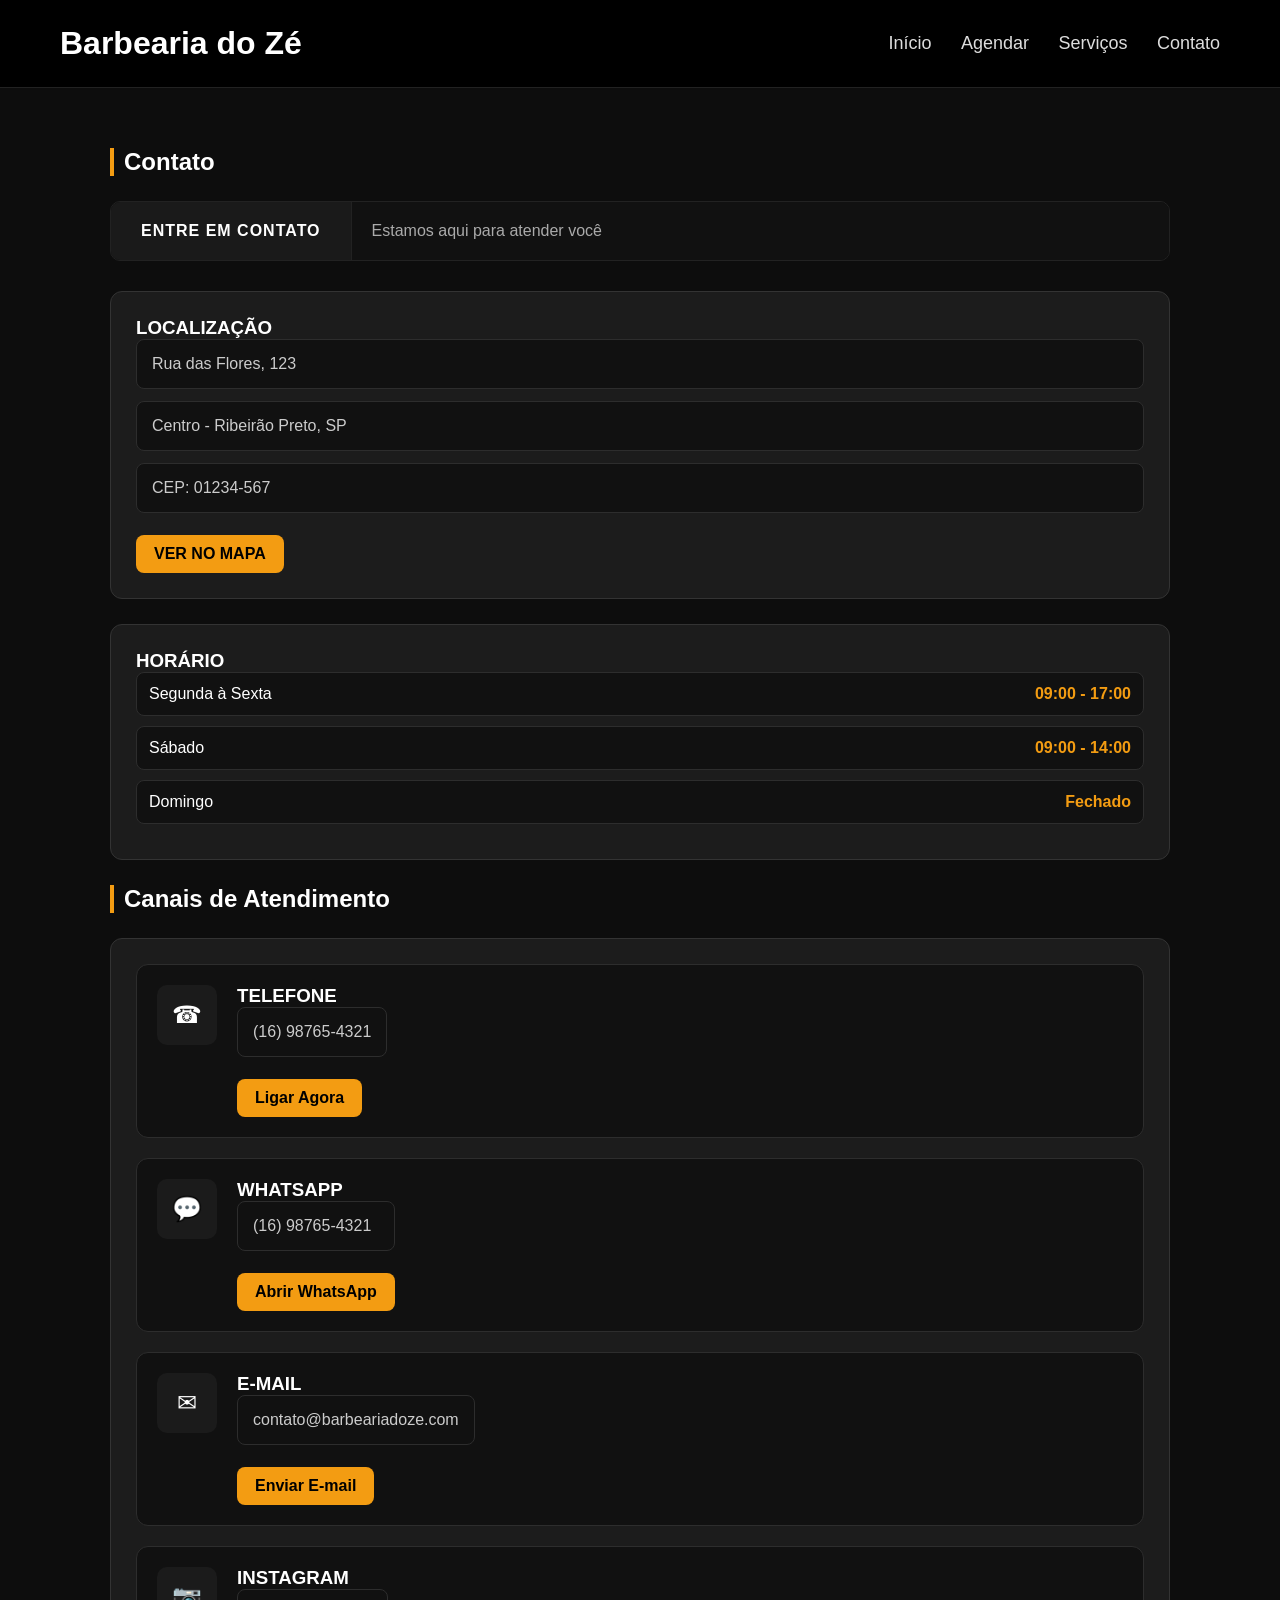
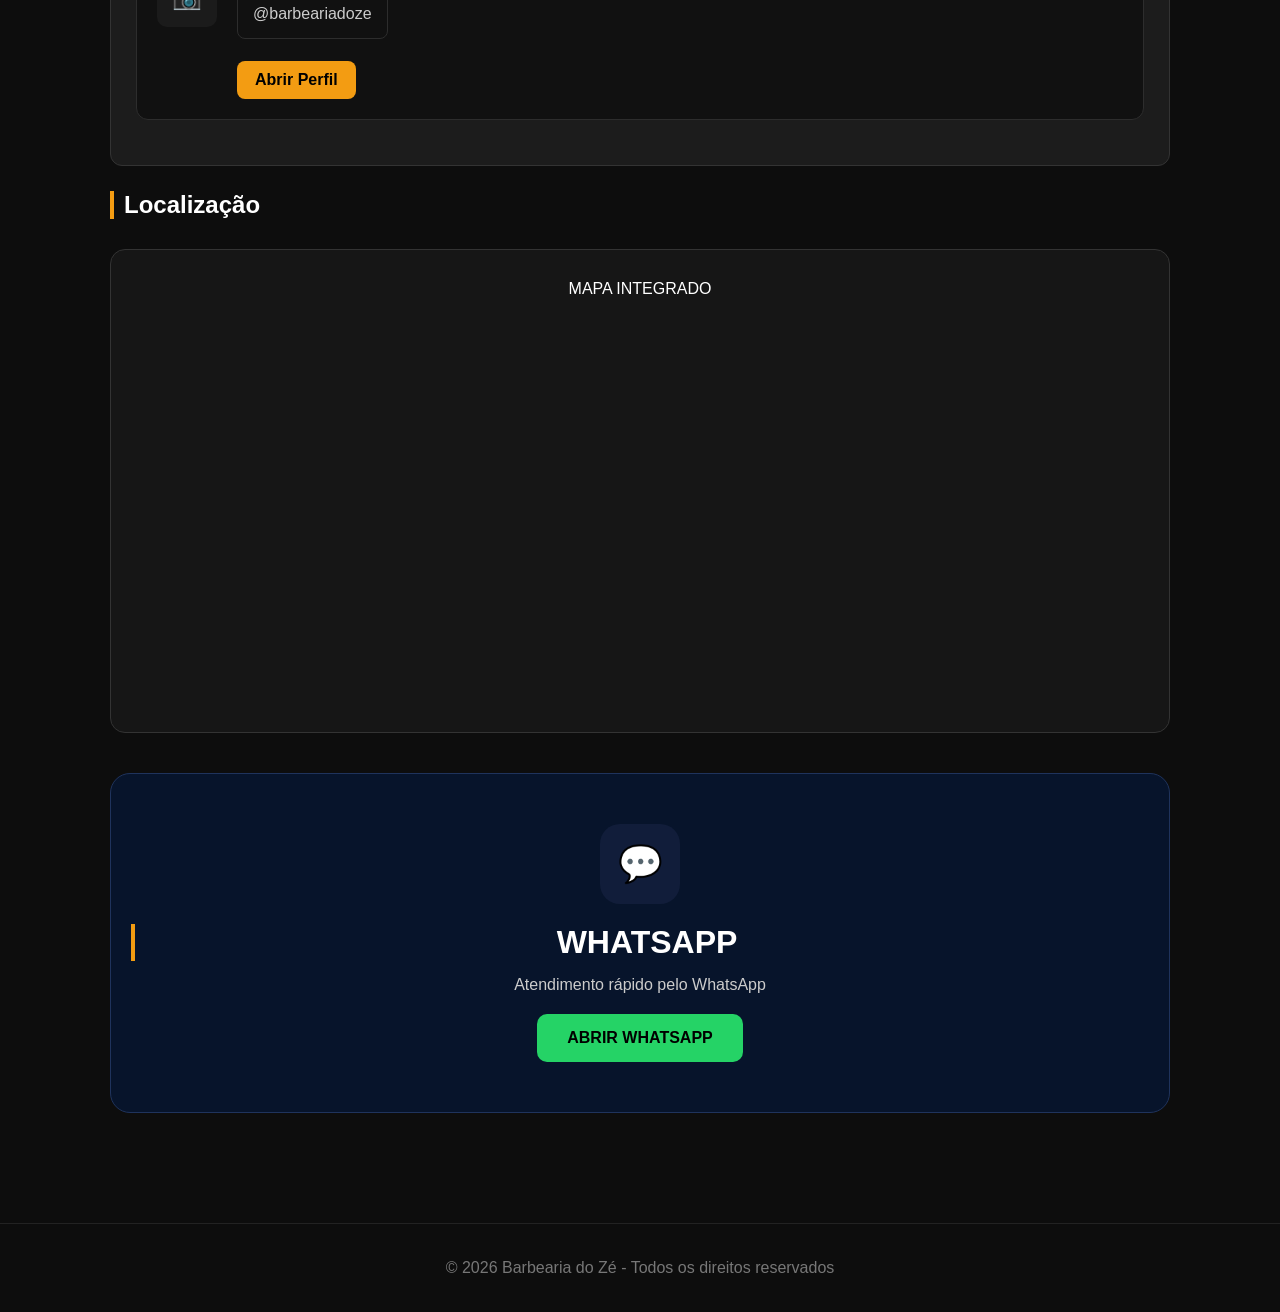
==== contato.html @ e3dc0029 "adicionando documentos html/css" ====
<!DOCTYPE html>
<html lang="pt-br">
<head>
<meta charset="UTF-8">
<meta name="viewport" content="width=device-width, initial-scale=1.0">
<link rel="stylesheet" href="style.css">
<title>Barbearia do Zé</title>

</head>

<body>

<header>

    <h1>Barbearia do Zé</h1>
<nav>
    <a href="#">Início</a>
    <a href="#">Agendar</a>
    <a href="servicos.html.html">Serviços</a>
    <a href="contato.html.html">Contato</a>
</nav>

</header>

<div class="container">

    <h2 class="section-title">Contato</h2>

    <div class="contact-box">

        <div class="contact-header">

            <div class="contact-title">
                ENTRE EM CONTATO
            </div>

            <div class="contact-text">
                Estamos aqui para atender você
            </div>

        </div>

        <div class="contact-card">

            <h3>
                <span class="square"></span>
                LOCALIZAÇÃO
            </h3>

            <div class="info-box">
                Rua das Flores, 123
            </div>

            <div class="info-box">
                Centro - Ribeirão Preto, SP
            </div>

            <div class="info-box">
                CEP: 01234-567
            </div>

        <a href="https://www.google.com/maps?q=Rua+das+Flores+123+Ribeirao+Preto+SP" 
   target="_blank"
   class="map-button">
    VER NO MAPA
</a>
        </div>

        <div class="contact-card">

            <h3>
                <span class="square"></span>
                HORÁRIO
            </h3>

            <div class="hour-box">
                <span>Segunda à Sexta</span>
                <strong>09:00 - 17:00</strong>
            </div>

            <div class="hour-box">
                <span>Sábado</span>
                <strong>09:00 - 14:00</strong>
            </div>

            <div class="hour-box">
                <span>Domingo</span>
                <strong>Fechado</strong>
            </div>

        </div>

    </div>

    <h2 class="section-title">Canais de Atendimento</h2>

    <div class="contact-card">

        <div class="channel-box">

            <div class="icon-box">
                ☎
            </div>

            <div class="channel-content">

                <h3>TELEFONE</h3>

                <div class="info-box">
                    (16) 98765-4321
                </div>

                <a href="tel:+5516987654321" class="channel-button">
                    Ligar Agora
                </a>

            </div>

        </div>

        <div class="channel-box">

            <div class="icon-box">
                💬
            </div>

            <div class="channel-content">

                <h3>WHATSAPP</h3>

                <div class="info-box">
                    (16) 98765-4321
                </div>

                <a href="https://wa.me/5516987654321" class="channel-button">
                    Abrir WhatsApp
                </a>

            </div>

        </div>

        <div class="channel-box">

            <div class="icon-box">
                ✉
            </div>

            <div class="channel-content">

                <h3>E-MAIL</h3>

                <div class="info-box">
                    contato@barbeariadoze.com
                </div>

                <a href="mailto:contato@barbeariadoze.com" class="channel-button">
                    Enviar E-mail
                </a>

            </div>

        </div>

        <div class="channel-box">

            <div class="icon-box">
                📷
            </div>

            <div class="channel-content">

                <h3>INSTAGRAM</h3>

                <div class="info-box">
                    @barbeariadoze
                </div>

                <a href="#" class="channel-button">
                    Abrir Perfil
                </a>

            </div>

        </div>

    </div>

    <h2 class="section-title">Localização</h2>

    <div class="map-section">

        <div class="map-title">
            MAPA INTEGRADO
        </div>

<iframe 
src="https://maps.google.com/maps?q=Rua%20das%20Flores%20123%20Ribeirao%20Preto%20SP&t=&z=17&ie=UTF8&iwloc=&output=embed"
width="100%" 
height="400" 
style="border:0; border-radius:15px;">
</iframe>
    </div>

    <div class="whatsapp-section">

        <div class="whatsapp-icon">
            💬
        </div>

        <h2>WHATSAPP</h2>

        <p>
            Atendimento rápido pelo WhatsApp
        </p>

        <a href="https://wa.me/5516987654321" target="_blank">
            ABRIR WHATSAPP
        </a>

    </div>

</div>

<footer>
    © 2026 Barbearia do Zé - Todos os direitos reservados
</footer>

</body>
</html>
---- style.css ----
/* ==========================================
   CONFIGURAÇÕES GERAIS (RESET)
   ========================================== */

*{
    margin:0;           /* Remove margens padrão */
    padding:0;          /* Remove espaçamentos */
    box-sizing:border-box; /* Mantém o tamanho correto dos elementos */
}

body{
    font-family: Arial, sans-serif; /* Fonte padrão */
    background:#0d0d0d;            /* Fundo escuro */
    color:white;                   /* Cor do texto */
}

/* ==========================================
   CABEÇALHO (HEADER)
   ========================================== */

header{
    display:flex;                  /* Ativa flexbox */
    justify-content:space-between; /* Espaça logo e menu */
    align-items:center;            /* Centraliza vertical */
    padding:25px 60px;
    background:black;
    border-bottom:1px solid #222;
}

header h1{
    font-size:32px;                /* Tamanho do logo */
}

nav a{
    color:#ddd;                    /* Cor padrão */
    text-decoration:none;          /* Remove sublinhado */
    margin-left:25px;              /* Espaço entre links */
    transition:.3s;                /* Animação suave */
    font-size:18px;
}

nav a:hover{
    color:#f39c12;                 /* Cor ao passar o mouse */
}

/* ==========================================
   CONTAINER E TÍTULOS
   ========================================== */

.container{
    max-width:1100px;              /* Largura máxima */
    margin:0 auto;                 /* Centraliza */
    padding:60px 20px;
}

h2{
    margin-bottom:25px;
    border-left:4px solid #f39c12; /* Barra lateral */
    padding-left:10px;
}

/* ==========================================
   CARDS
   ========================================== */

.card, .contact-card{
    background:#1c1c1c;            /* Fundo do card */
    border:1px solid #333;         /* Borda */
    border-radius:12px;            /* Cantos arredondados */
    padding:25px;
    margin-bottom:25px;
    transition:.3s;
}

.card:hover, .contact-card:hover{
    transform:translateY(-5px);    /* Efeito subir */
    border-color:#f39c12;          /* Borda laranja */
}

/* ==========================================
   SERVIÇOS
   ========================================== */

.service{
    display:flex;
    justify-content:space-between; /* Nome esquerda / preço direita */
    align-items:center;
}

.service-info p{
    margin:5px 0;
    color:#aaa;                    /* Texto secundário */
}

.price{
    font-size:20px;
    font-weight:bold;
    color:#f39c12;
    white-space:nowrap;            /* Não quebra linha */
}

/* ==========================================
   GALERIA
   ========================================== */

.gallery{
    display:none;                  /* Escondida */
    margin-top:15px;
}

.gallery.active{
    display:flex;                  /* Mostra */
    flex-wrap:wrap;                /* Quebra linha */
}

.gallery img{
    width:100%;
    max-width:250px;
    margin:5px;
    border-radius:10px;
}

/* ==========================================
   TÍTULO ADICIONAIS
   ========================================== */

.titulo-adicionais{
    text-align:center;
    font-size:32px;
    margin:40px auto;
    color:orange;
    width:fit-content;
}

/* ==========================================
   CONTATO E INFORMAÇÕES
   ========================================== */

.info-box{
    background:#111;
    border:1px solid #2d2d2d;
    padding:15px;
    margin-bottom:12px;
    border-radius:8px;
    color:#ccc;
}

.hour-box{
    display:flex;
    justify-content:space-between; /* Dia esquerda / horário direita */
    background:#111;
    border:1px solid #2d2d2d;
    padding:12px;
    margin-bottom:10px;
    border-radius:8px;
}

.hour-box strong{
    color:#f39c12;                 /* Destaque */
}

/* ==========================================
   CANAIS DE CONTATO
   ========================================== */

.channel-box{
    display:flex;
    gap:20px;
    background:#111;
    border:1px solid #2d2d2d;
    padding:20px;
    border-radius:12px;
    margin-bottom:20px;
}

.icon-box{
    width:60px;
    height:60px;
    display:flex;
    align-items:center;
    justify-content:center;
    background:#1b1b1b;
    border-radius:10px;
    font-size:24px;
}

.channel-button, .map-button{
    display:inline-block;
    margin-top:10px;
    background:#f39c12;
    color:black;
    padding:10px 18px;
    border-radius:8px;
    text-decoration:none;
    font-weight:bold;
}

/* ==========================================
   WHATSAPP
   ========================================== */

.whatsapp-section{
    margin-top:40px;
    background:#07142b;
    border-radius:20px;
    padding:50px 20px;
    text-align:center;
    border:1px solid #1f335c;
}

.whatsapp-icon{
    width:80px;
    height:80px;
    margin:auto;
    margin-bottom:20px;
    display:flex;
    align-items:center;
    justify-content:center;
    background:#111d3a;
    border-radius:20px;
    font-size:36px;
}

.whatsapp-section h2{
    font-size:32px;
    margin-bottom:15px;
}

.whatsapp-section p{
    margin-bottom:20px;
    color:#ccc;
}

.whatsapp-section a{
    display:inline-block;
    background:#25D366;
    color:black;
    text-decoration:none;
    padding:15px 30px;
    border-radius:10px;
    font-weight:bold;
}

/* ==========================================
   MAPA
   ========================================== */

.map-section{
    background:#161616;
    border:1px solid #333;
    border-radius:15px;
    padding:30px;
    margin-top:30px;
    text-align:center;
}

.map-section iframe{
    width:100%;
    height:400px;
    border:none;
    border-radius:15px;
}

/* ==========================================
   BLOCO DE CONTATO (HEADER)
   ========================================== */

.contact-header{
    display:flex;
    align-items:center;
    border-radius:10px;
    overflow:hidden;
    border:1px solid #222;
    margin-bottom:30px;
}

.contact-title{
    background:#1a1a1a;
    padding:20px 30px;
    font-weight:bold;
    letter-spacing:1px;
    border-right:1px solid #222;
}

.contact-text{
    flex:1;
    padding:20px;
    color:#aaa;
    background:#111;
}

/* ==========================================
   RODAPÉ (FOOTER)
   ========================================== */

footer{
    text-align:center;
    padding:35px;
    border-top:1px solid #222;
    color:#777;
    margin-top:50px;
}

/* ==========================================
   RESPONSIVIDADE
   ========================================== */

@media(max-width:768px){

    header{
        flex-direction:column;
        gap:20px;
    }

    nav a{
        margin:0 10px;
        font-size:16px;
    }

    .service{
        flex-direction:column;
        align-items:flex-start;
    }

    .price{
        margin-top:10px;
    }

    .channel-box{
        flex-direction:column;
    }
}
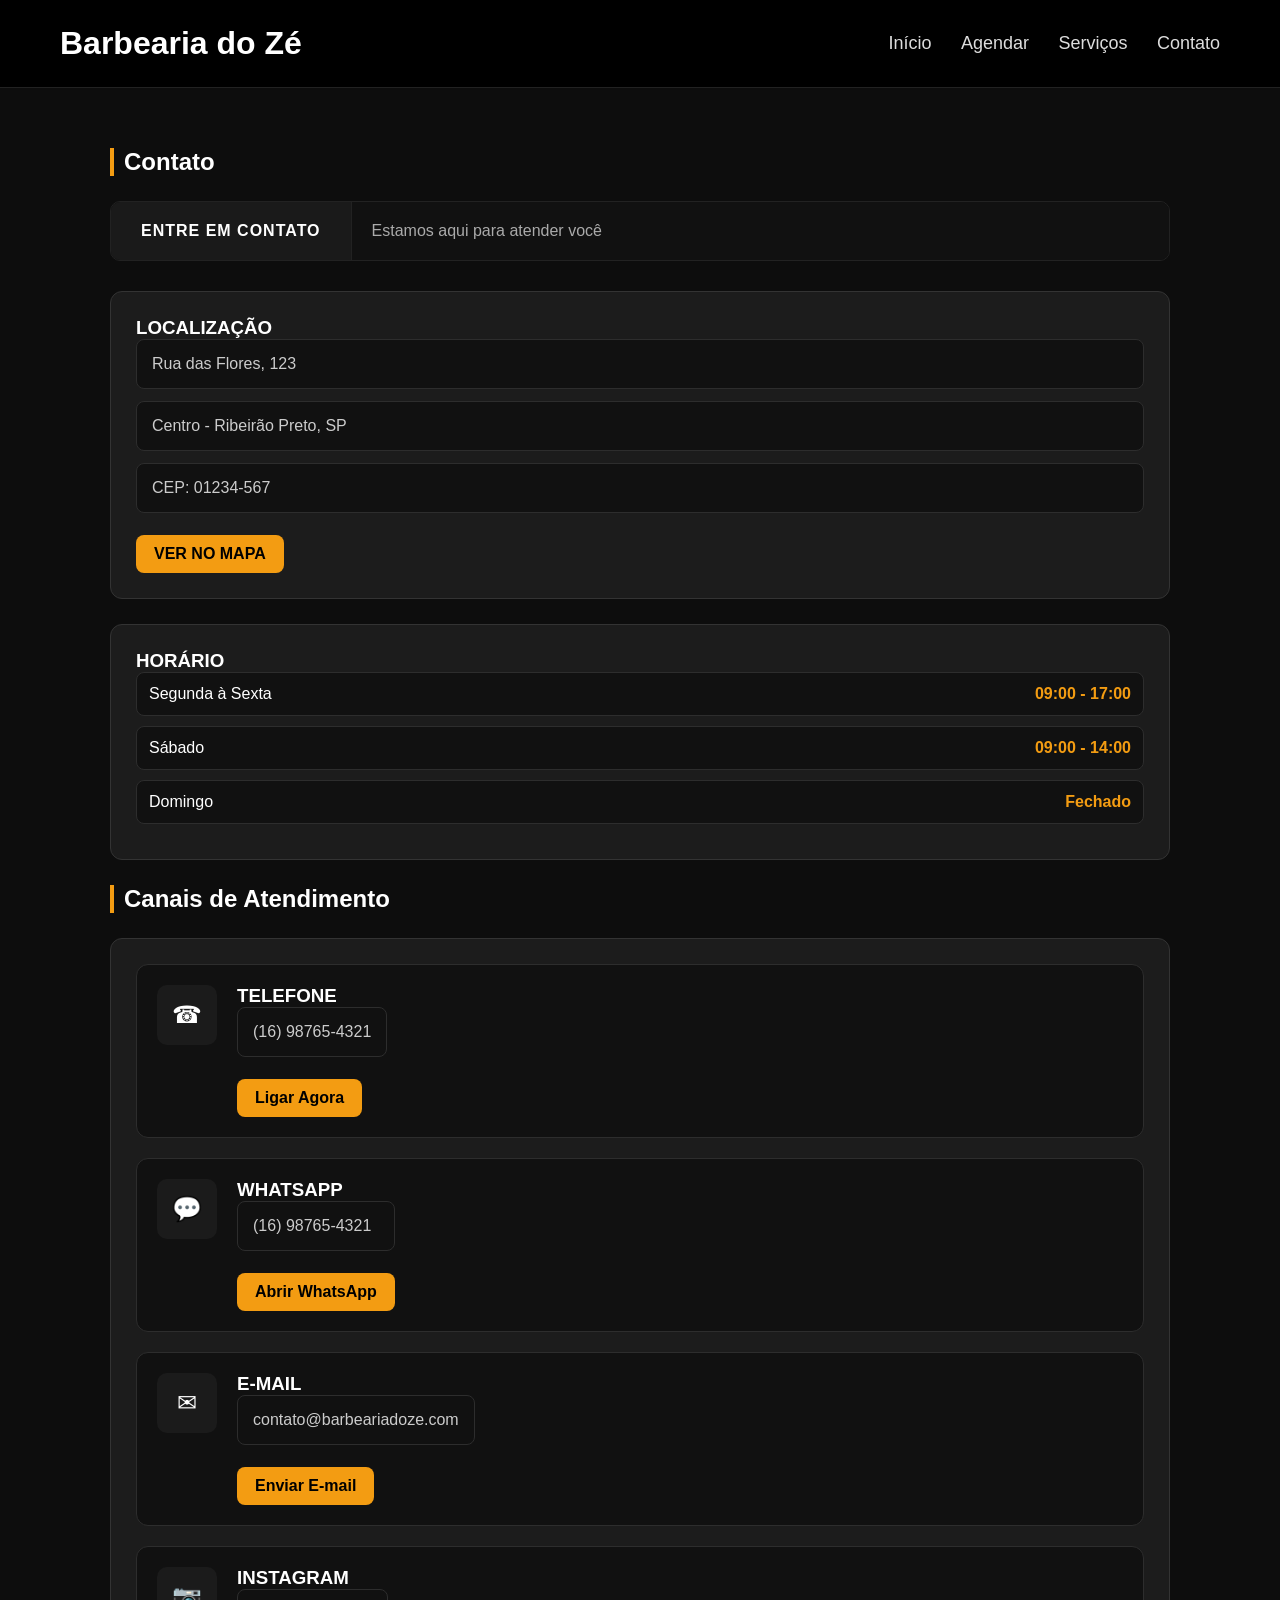
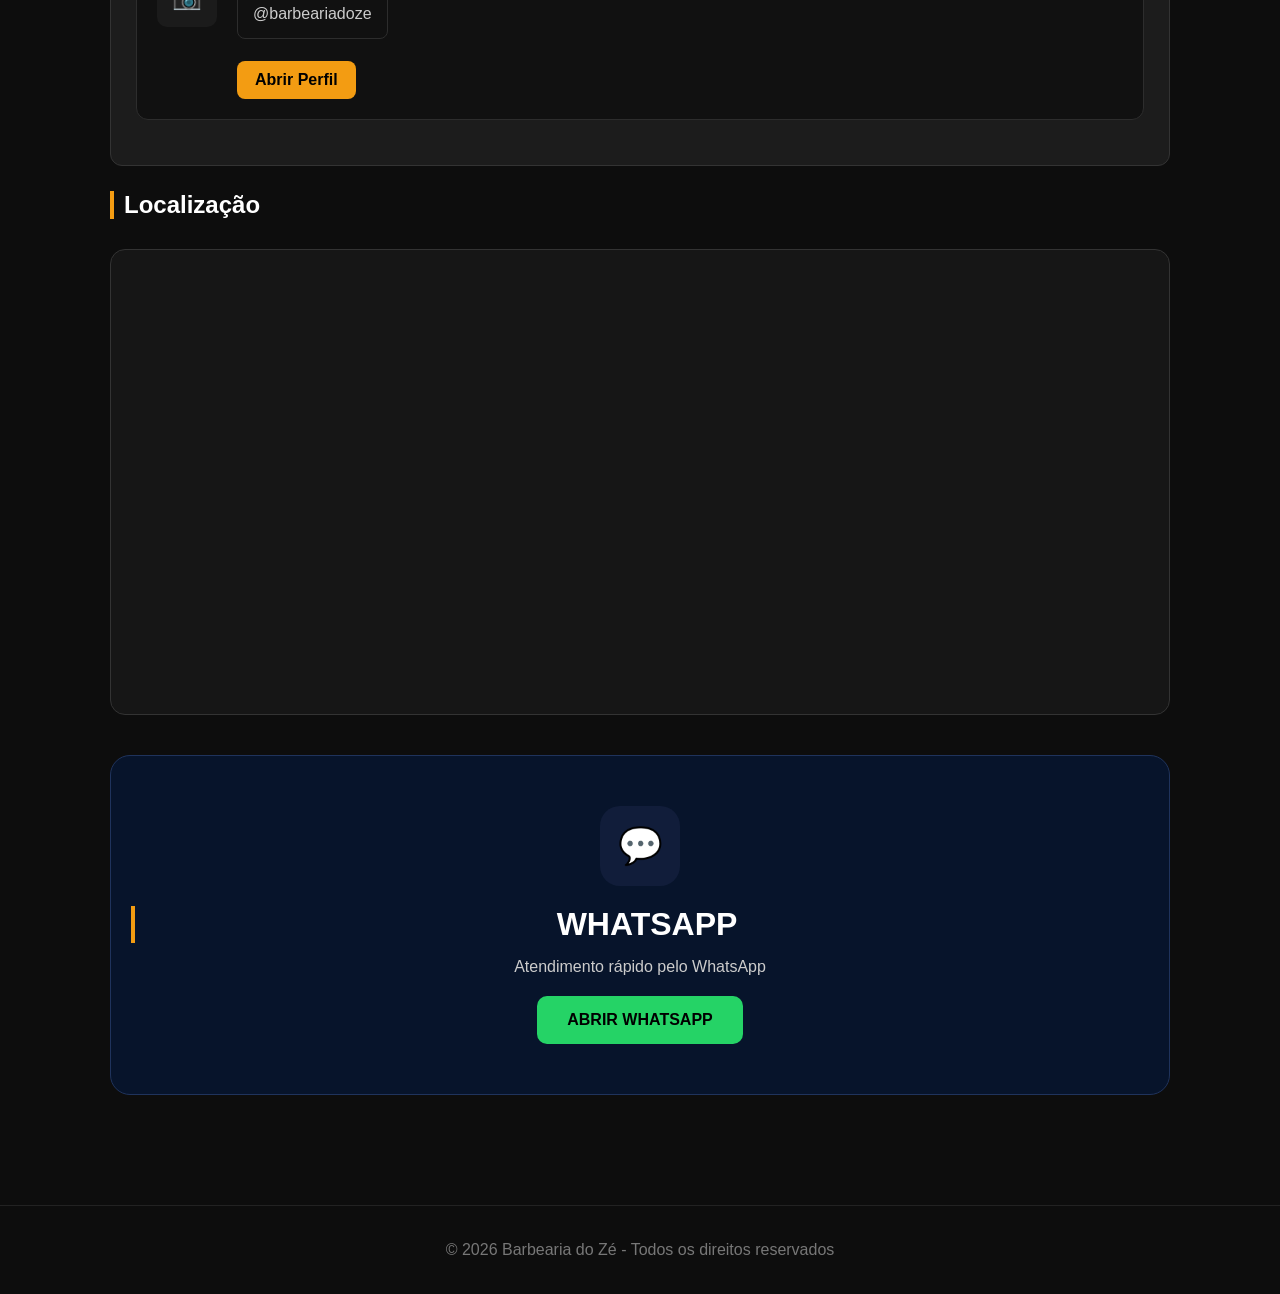
==== commit 574fac57: "remove unnecessary map title and service sections" ====
--- a/contato.html
+++ b/contato.html
@@ -16,8 +16,8 @@
 <nav>
     <a href="#">Início</a>
     <a href="#">Agendar</a>
-    <a href="servicos.html.html">Serviços</a>
-    <a href="contato.html.html">Contato</a>
+    <a href="servicos.html">Serviços</a>
+    <a href="contato.html">Contato</a>
 </nav>
 
 </header>
@@ -190,9 +190,6 @@
 
     <div class="map-section">
 
-        <div class="map-title">
-            MAPA INTEGRADO
-        </div>
 
 <iframe 
 src="https://maps.google.com/maps?q=Rua%20das%20Flores%20123%20Ribeirao%20Preto%20SP&t=&z=17&ie=UTF8&iwloc=&output=embed"
--- a/style.css
+++ b/style.css
@@ -1,7 +1,3 @@
-/* ==========================================
-   CONFIGURAÇÕES GERAIS (RESET)
-   ========================================== */
-
 *{
     margin:0;           /* Remove margens padrão */
     padding:0;          /* Remove espaçamentos */
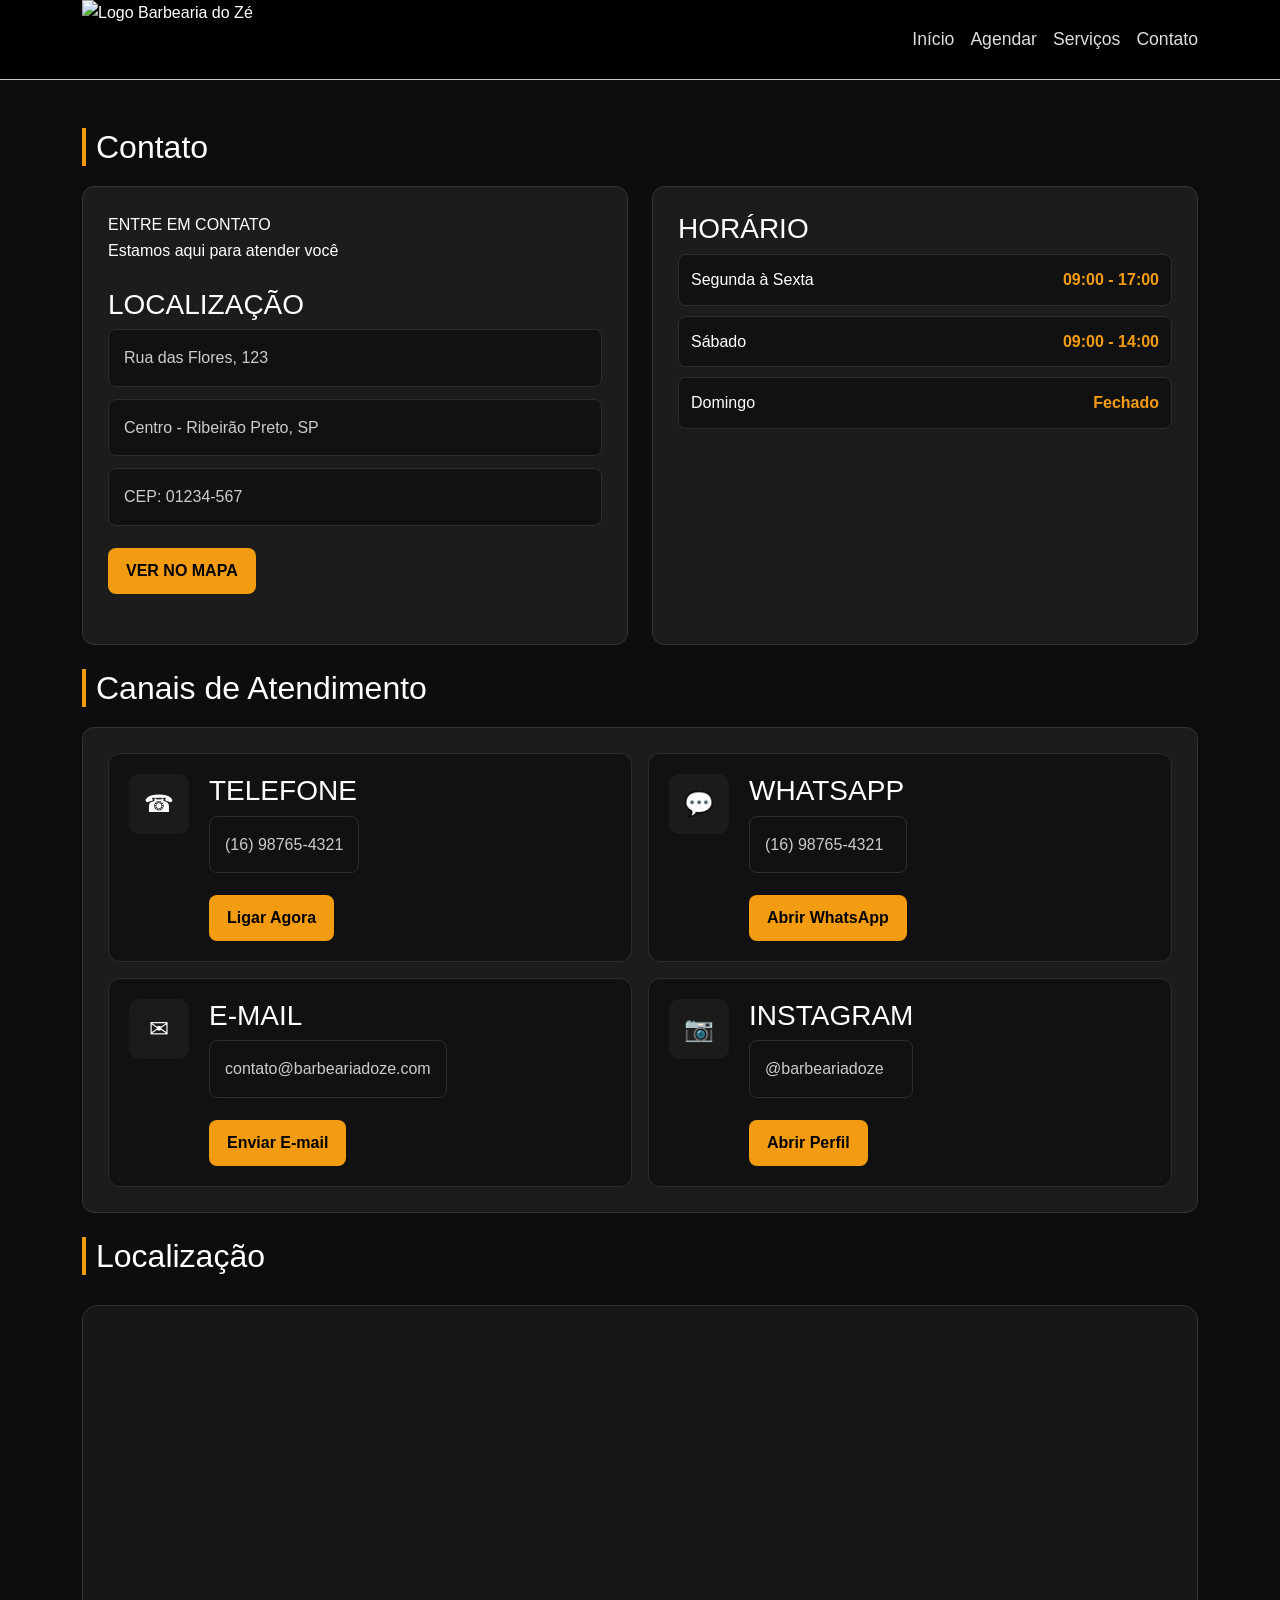
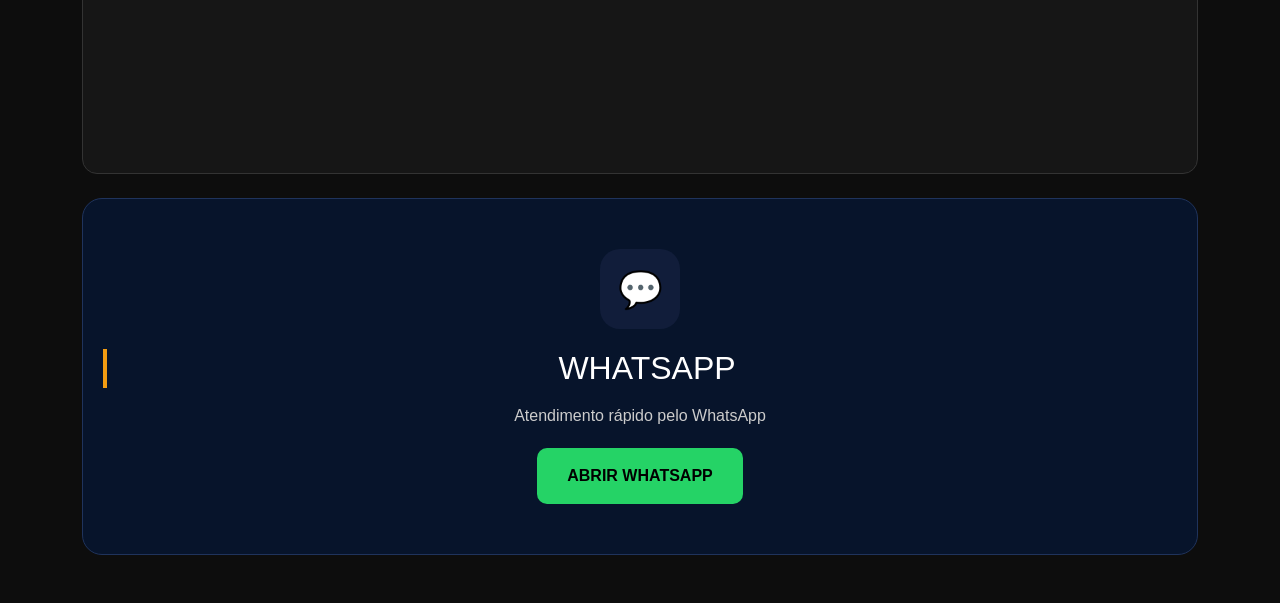
==== commit 2f8c7dd9: "Adicionando bootstrap e logo" ====
--- a/contato.html
+++ b/contato.html
@@ -1,228 +1,94 @@
 <!DOCTYPE html>
 <html lang="pt-br">
 <head>
-<meta charset="UTF-8">
-<meta name="viewport" content="width=device-width, initial-scale=1.0">
-<link rel="stylesheet" href="style.css">
-<title>Barbearia do Zé</title>
-
+    <meta charset="UTF-8">
+    <meta name="viewport" content="width=device-width, initial-scale=1.0">
+    <link href="https://cdn.jsdelivr.net/npm/bootstrap@5.3.3/dist/css/bootstrap.min.css" rel="stylesheet">
+    <link rel="stylesheet" href="style.css">
+    <title>Barbearia do Zé</title>
 </head>
-
 <body>
-
-<header>
-
-    <h1>Barbearia do Zé</h1>
-<nav>
-    <a href="#">Início</a>
-    <a href="#">Agendar</a>
-    <a href="servicos.html">Serviços</a>
-    <a href="contato.html">Contato</a>
-</nav>
-
+<header class="site-header py-3 border-bottom border-secondary-subtle bg-black">
+  <div class="container d-flex flex-column flex-lg-row justify-content-between align-items-center gap-3">
+    <img src="logo.png" alt="Logo Barbearia do Zé" class="brand-logo">
+    <nav class="d-flex flex-wrap justify-content-center gap-3">
+      <a href="#">Início</a>
+      <a href="#">Agendar</a>
+      <a href="servicos.html">Serviços</a>
+      <a href="contato.html">Contato</a>
+    </nav>
+  </div>
 </header>
 
-<div class="container">
+<main class="container py-5">
+  <h2 class="section-title">Contato</h2>
+  <div class="row g-4 mb-4">
+    <div class="col-12 col-lg-6">
+      <div class="contact-card h-100">
+        <div class="contact-header mb-4">
+          <div class="contact-title">ENTRE EM CONTATO</div>
+          <div class="contact-text">Estamos aqui para atender você</div>
+         </div>
 
-    <h2 class="section-title">Contato</h2>
+        <h3><span class="square"></span>LOCALIZAÇÃO</h3>
+        <div class="info-box">Rua das Flores, 123</div>
+        <div class="info-box">Centro - Ribeirão Preto, SP</div>
+        <div class="info-box">CEP: 01234-567</div>
+        <a href="https://www.google.com/maps?q=Rua+das+Flores+123+Ribeirao+Preto+SP" target="_blank" class="map-button">VER NO MAPA</a>
+      </div>
+     </div>
 
-    <div class="contact-box">
+    <div class="col-12 col-lg-6">
+      <div class="contact-card h-100">
+        <h3><span class="square"></span>HORÁRIO</h3>
+        <div class="hour-box"><span>Segunda à Sexta</span><strong>09:00 - 17:00</strong></div>
+        <div class="hour-box"><span>Sábado</span><strong>09:00 - 14:00</strong></div>
+        <div class="hour-box"><span>Domingo</span><strong>Fechado</strong></div>
+      </div>
+    </div>
+  </div>
 
-        <div class="contact-header">
+  <h2 class="section-title">Canais de Atendimento</h2>
+  <div class="contact-card mb-4">
+    <div class="row g-3">
+      <div class="col-12 col-md-6">
+        <div class="channel-box h-100">
+          <div class="icon-box">☎</div>
+          <div class="channel-content"><h3>TELEFONE</h3><div class="info-box">(16) 98765-4321</div><a href="tel:+5516987654321" class="channel-button">Ligar Agora</a></div>
+         </div>
+      </div>
+      <div class="col-12 col-md-6">
+        <div class="channel-box h-100">
+          <div class="icon-box">💬</div>
+          <div class="channel-content"><h3>WHATSAPP</h3><div class="info-box">(16) 98765-4321</div><a href="https://wa.me/5516987654321" class="channel-button">Abrir WhatsApp</a></div>
+         </div>
+      </div>
+      <div class="col-12 col-md-6">
+        <div class="channel-box h-100">
+          <div class="icon-box">✉</div>
+          <div class="channel-content"><h3>E-MAIL</h3><div class="info-box">contato@barbeariadoze.com</div><a href="mailto:contato@barbeariadoze.com" class="channel-button">Enviar E-mail</a></div>
+         </div>
+      </div>
+      <div class="col-12 col-md-6">
+        <div class="channel-box h-100">
+          <div class="icon-box">📷</div>
+          <div class="channel-content"><h3>INSTAGRAM</h3><div class="info-box">@barbeariadoze</div><a href="#" class="channel-button">Abrir Perfil</a></div>
+         </div>
+      </div>
+     </div>
+  </div>
 
-            <div class="contact-title">
-                ENTRE EM CONTATO
-            </div>
+  <h2 class="section-title">Localização</h2>
+  <div class="map-section">
+    <iframe src="https://maps.google.com/maps?q=Rua%20das%20Flores%20123%20Ribeirao%20Preto%20SP&t=&z=17&ie=UTF8&iwloc=&output=embed" width="100%" height="400" style="border:0; border-radius:15px;"></iframe>
+  </div>
 
-            <div class="contact-text">
-                Estamos aqui para atender você
-            </div>
-
-        </div>
-
-        <div class="contact-card">
-
-            <h3>
-                <span class="square"></span>
-                LOCALIZAÇÃO
-            </h3>
-
-            <div class="info-box">
-                Rua das Flores, 123
-            </div>
-
-            <div class="info-box">
-                Centro - Ribeirão Preto, SP
-            </div>
-
-            <div class="info-box">
-                CEP: 01234-567
-            </div>
-
-        <a href="https://www.google.com/maps?q=Rua+das+Flores+123+Ribeirao+Preto+SP" 
-   target="_blank"
-   class="map-button">
-    VER NO MAPA
-</a>
-        </div>
-
-        <div class="contact-card">
-
-            <h3>
-                <span class="square"></span>
-                HORÁRIO
-            </h3>
-
-            <div class="hour-box">
-                <span>Segunda à Sexta</span>
-                <strong>09:00 - 17:00</strong>
-            </div>
-
-            <div class="hour-box">
-                <span>Sábado</span>
-                <strong>09:00 - 14:00</strong>
-            </div>
-
-            <div class="hour-box">
-                <span>Domingo</span>
-                <strong>Fechado</strong>
-            </div>
-
-        </div>
-
-    </div>
-
-    <h2 class="section-title">Canais de Atendimento</h2>
-
-    <div class="contact-card">
-
-        <div class="channel-box">
-
-            <div class="icon-box">
-                ☎
-            </div>
-
-            <div class="channel-content">
-
-                <h3>TELEFONE</h3>
-
-                <div class="info-box">
-                    (16) 98765-4321
-                </div>
-
-                <a href="tel:+5516987654321" class="channel-button">
-                    Ligar Agora
-                </a>
-
-            </div>
-
-        </div>
-
-        <div class="channel-box">
-
-            <div class="icon-box">
-                💬
-            </div>
-
-            <div class="channel-content">
-
-                <h3>WHATSAPP</h3>
-
-                <div class="info-box">
-                    (16) 98765-4321
-                </div>
-
-                <a href="https://wa.me/5516987654321" class="channel-button">
-                    Abrir WhatsApp
-                </a>
-
-            </div>
-
-        </div>
-
-        <div class="channel-box">
-
-            <div class="icon-box">
-                ✉
-            </div>
-
-            <div class="channel-content">
-
-                <h3>E-MAIL</h3>
-
-                <div class="info-box">
-                    contato@barbeariadoze.com
-                </div>
-
-                <a href="mailto:contato@barbeariadoze.com" class="channel-button">
-                    Enviar E-mail
-                </a>
-
-            </div>
-
-        </div>
-
-        <div class="channel-box">
-
-            <div class="icon-box">
-                📷
-            </div>
-
-            <div class="channel-content">
-
-                <h3>INSTAGRAM</h3>
-
-                <div class="info-box">
-                    @barbeariadoze
-                </div>
-
-                <a href="#" class="channel-button">
-                    Abrir Perfil
-                </a>
-
-            </div>
-
-        </div>
-
-    </div>
-
-    <h2 class="section-title">Localização</h2>
-
-    <div class="map-section">
-
-
-<iframe 
-src="https://maps.google.com/maps?q=Rua%20das%20Flores%20123%20Ribeirao%20Preto%20SP&t=&z=17&ie=UTF8&iwloc=&output=embed"
-width="100%" 
-height="400" 
-style="border:0; border-radius:15px;">
-</iframe>
-    </div>
-
-    <div class="whatsapp-section">
-
-        <div class="whatsapp-icon">
-            💬
-        </div>
-
-        <h2>WHATSAPP</h2>
-
-        <p>
-            Atendimento rápido pelo WhatsApp
-        </p>
-
-        <a href="https://wa.me/5516987654321" target="_blank">
-            ABRIR WHATSAPP
-        </a>
-
-    </div>
-
-</div>
-
-<footer>
-    © 2026 Barbearia do Zé - Todos os direitos reservados
-</footer>
-
+  <div class="whatsapp-section mt-4">
+    <div class="whatsapp-icon">💬</div>
+    <h2>WHATSAPP</h2>
+    <p>Atendimento rápido pelo WhatsApp</p>
+    <a href="https://wa.me/5516987654321" target="_blank">ABRIR WHATSAPP</a>
+  </div>
+</main>
 </body>
-</html>
-
+</html>
--- a/style.css
+++ b/style.css
@@ -1,328 +1,247 @@
-*{
-    margin:0;           /* Remove margens padrão */
-    padding:0;          /* Remove espaçamentos */
-    box-sizing:border-box; /* Mantém o tamanho correto dos elementos */
-}
-
-body{
-    font-family: Arial, sans-serif; /* Fonte padrão */
-    background:#0d0d0d;            /* Fundo escuro */
-    color:white;                   /* Cor do texto */
+/* CONFIGURAÇÕES GERAIS */
+* {
+    margin: 0;
+    padding: 0;
+    box-sizing: border-box;
+}
+
+body {
+    font-family: Arial, sans-serif;
+    background: #0d0d0d;
+    color: #fff;
+    line-height: 1.6;
+}
+
+/*CABEÇALHO (HEADER)*/
+.site-header nav a {
+    color: #ddd;
+    text-decoration: none;
+    font-size: 1.1rem;
+    transition: 0.3s;
+}
+
+.site-header nav a:hover {
+    color: #f39c12;
 }
 
 /* ==========================================
-   CABEÇALHO (HEADER)
+   HEADER COMPACTO E ALINHADO
    ========================================== */
-
-header{
-    display:flex;                  /* Ativa flexbox */
-    justify-content:space-between; /* Espaça logo e menu */
-    align-items:center;            /* Centraliza vertical */
-    padding:25px 60px;
-    background:black;
-    border-bottom:1px solid #222;
-}
-
-header h1{
-    font-size:32px;                /* Tamanho do logo */
-}
-
-nav a{
-    color:#ddd;                    /* Cor padrão */
-    text-decoration:none;          /* Remove sublinhado */
-    margin-left:25px;              /* Espaço entre links */
-    transition:.3s;                /* Animação suave */
-    font-size:18px;
-}
-
-nav a:hover{
-    color:#f39c12;                 /* Cor ao passar o mouse */
-}
-
-/* ==========================================
-   CONTAINER E TÍTULOS
-   ========================================== */
-
-.container{
-    max-width:1100px;              /* Largura máxima */
-    margin:0 auto;                 /* Centraliza */
-    padding:60px 20px;
-}
-
-h2{
-    margin-bottom:25px;
-    border-left:4px solid #f39c12; /* Barra lateral */
-    padding-left:10px;
-}
-
-/* ==========================================
-   CARDS
-   ========================================== */
-
-.card, .contact-card{
-    background:#1c1c1c;            /* Fundo do card */
-    border:1px solid #333;         /* Borda */
-    border-radius:12px;            /* Cantos arredondados */
-    padding:25px;
-    margin-bottom:25px;
-    transition:.3s;
-}
-
-.card:hover, .contact-card:hover{
-    transform:translateY(-5px);    /* Efeito subir */
-    border-color:#f39c12;          /* Borda laranja */
-}
-
-/* ==========================================
-   SERVIÇOS
-   ========================================== */
-
-.service{
+.site-header {
+    background: hsl(0, 0%, 0%);
+    padding: 10px 10px;
+    display: flex;
+    justify-content: space-between;
+    align-items: center; /* Alinha logo e links verticalmente no centro */
+    height: 80px;        /* Força uma altura fixa para o header */
+    border-bottom: 1px solid #f39c12;
+}
+
+.brand-logo {
+    height: 80px;        /* Define o tamanho pela altura, que é mais seguro */
+    width: auto;         /* Mantém a proporção da largura */
     display:flex;
-    justify-content:space-between; /* Nome esquerda / preço direita */
-    align-items:center;
-}
-
-.service-info p{
-    margin:5px 0;
-    color:#aaa;                    /* Texto secundário */
-}
-
-.price{
-    font-size:20px;
-    font-weight:bold;
-    color:#f39c12;
-    white-space:nowrap;            /* Não quebra linha */
-}
-
-/* ==========================================
-   GALERIA
-   ========================================== */
-
-.gallery{
-    display:none;                  /* Escondida */
-    margin-top:15px;
-}
-
-.gallery.active{
-    display:flex;                  /* Mostra */
-    flex-wrap:wrap;                /* Quebra linha */
-}
-
-.gallery img{
-    width:100%;
-    max-width:250px;
-    margin:5px;
-    border-radius:10px;
-}
-
-/* ==========================================
-   TÍTULO ADICIONAIS
-   ========================================== */
-
-.titulo-adicionais{
-    text-align:center;
-    font-size:32px;
-    margin:40px auto;
-    color:orange;
-    width:fit-content;
-}
-
-/* ==========================================
-   CONTATO E INFORMAÇÕES
-   ========================================== */
-
-.info-box{
-    background:#111;
-    border:1px solid #2d2d2d;
-    padding:15px;
-    margin-bottom:12px;
-    border-radius:8px;
-    color:#ccc;
-}
-
-.hour-box{
-    display:flex;
-    justify-content:space-between; /* Dia esquerda / horário direita */
-    background:#111;
-    border:1px solid #2d2d2d;
-    padding:12px;
-    margin-bottom:10px;
-    border-radius:8px;
-}
-
-.hour-box strong{
-    color:#f39c12;                 /* Destaque */
-}
-
-/* ==========================================
-   CANAIS DE CONTATO
-   ========================================== */
-
-.channel-box{
-    display:flex;
-    gap:20px;
-    background:#111;
-    border:1px solid #2d2d2d;
-    padding:20px;
-    border-radius:12px;
-    margin-bottom:20px;
-}
-
-.icon-box{
-    width:60px;
-    height:60px;
-    display:flex;
-    align-items:center;
-    justify-content:center;
-    background:#1b1b1b;
-    border-radius:10px;
-    font-size:24px;
-}
-
-.channel-button, .map-button{
-    display:inline-block;
-    margin-top:10px;
-    background:#f39c12;
-    color:black;
-    padding:10px 18px;
-    border-radius:8px;
-    text-decoration:none;
-    font-weight:bold;
-}
-
-/* ==========================================
-   WHATSAPP
-   ========================================== */
-
-.whatsapp-section{
-    margin-top:40px;
-    background:#07142b;
-    border-radius:20px;
-    padding:50px 20px;
-    text-align:center;
-    border:1px solid #1f335c;
-}
-
-.whatsapp-icon{
-    width:80px;
-    height:80px;
-    margin:auto;
-    margin-bottom:20px;
-    display:flex;
-    align-items:center;
-    justify-content:center;
-    background:#111d3a;
-    border-radius:20px;
-    font-size:36px;
-}
-
-.whatsapp-section h2{
-    font-size:32px;
-    margin-bottom:15px;
-}
-
-.whatsapp-section p{
-    margin-bottom:20px;
-    color:#ccc;
-}
-
-.whatsapp-section a{
-    display:inline-block;
-    background:#25D366;
-    color:black;
-    text-decoration:none;
-    padding:15px 30px;
-    border-radius:10px;
-    font-weight:bold;
-}
-
-/* ==========================================
-   MAPA
-   ========================================== */
-
-.map-section{
-    background:#161616;
-    border:1px solid #333;
-    border-radius:15px;
-    padding:30px;
-    margin-top:30px;
-    text-align:center;
-}
-
-.map-section iframe{
-    width:100%;
-    height:400px;
-    border:none;
-    border-radius:15px;
-}
-
-/* ==========================================
-   BLOCO DE CONTATO (HEADER)
-   ========================================== */
-
-.contact-header{
-    display:flex;
-    align-items:center;
-    border-radius:10px;
-    overflow:hidden;
-    border:1px solid #222;
-    margin-bottom:30px;
-}
-
-.contact-title{
-    background:#1a1a1a;
-    padding:20px 30px;
-    font-weight:bold;
-    letter-spacing:1px;
-    border-right:1px solid #222;
-}
-
-.contact-text{
-    flex:1;
-    padding:20px;
-    color:#aaa;
-    background:#111;
-}
-
-/* ==========================================
-   RODAPÉ (FOOTER)
-   ========================================== */
-
-footer{
-    text-align:center;
-    padding:35px;
-    border-top:1px solid #222;
-    color:#777;
-    margin-top:50px;
-}
-
-/* ==========================================
-   RESPONSIVIDADE
-   ========================================== */
-
-@media(max-width:768px){
-
-    header{
-        flex-direction:column;
-        gap:20px;
+    object-fit: contain; /* Garante que a imagem não distorça */
+}
+
+.site-header nav {
+    display: flex;
+    gap: 20px;           /* Espaçamento entre os links do menu */
+}
+
+/*TÍTULOS E CARDS*/
+h2 {
+    margin-bottom: 20px;
+    border-left: 4px solid #f39c12;
+    padding-left: 10px;
+}
+
+.card, 
+.contact-card {
+    background: #1c1c1c;
+    border: 1px solid #333;
+    border-radius: 12px;
+    padding: 25px;
+    margin-bottom: 25px;
+    transition: 0.3s;
+}
+
+.card:hover, 
+.contact-card:hover {
+    transform: translateY(-5px);
+    border-color: #f39c12;
+}
+
+/*SERVIÇOS E GALERIA*/
+.service-info h3 {
+    color: #ffffff;      
+    font-weight: 700;    /* Negrito */
+    font-size: 1.3rem;   /* Tamanho um pouco maior para destaque */
+    margin-bottom: 5px;
+}
+
+.service-info p {
+    color: #ffffff8e;     
+    font-weight: 200;    
+    opacity: 0.9;        /* Leve transparência para não brigar com o título */
+}
+
+/* Ajuste opcional para o preço ficar ainda mais visível com o texto branco */
+.price {
+    font-size: 22px;
+    font-weight: 800;
+    color: #f39c12;      /* Mantém o laranja de destaque */
+}
+
+.gallery {
+    display: none;
+    margin-top: 15px;
+}
+
+.gallery.active {
+    display: flex;
+    flex-wrap: wrap;
+}
+
+.gallery img {
+    width: 100%;
+    max-width: 250px;
+    margin: 5px;
+    border-radius: 10px;
+}
+
+/*CONTATO E INFORMAÇÃO*/
+.info-box {
+    background: #111;
+    border: 1px solid #2d2d2d;
+    padding: 15px;
+    margin-bottom: 12px;
+    border-radius: 8px;
+    color: #ccc;
+}
+
+.hour-box {
+    display: flex;
+    justify-content: space-between;
+    background: #111;
+    border: 1px solid #2d2d2d;
+    padding: 12px;
+    margin-bottom: 10px;
+    border-radius: 8px;
+    gap: 10px;
+}
+
+.hour-box strong {
+    color: #f39c12;
+}
+
+.channel-box {
+    display: flex;
+    gap: 20px;
+    background: #111;
+    border: 1px solid #2d2d2d;
+    padding: 20px;
+    border-radius: 12px;
+    height: 100%;
+}
+
+.icon-box {
+    width: 60px;
+    height: 60px;
+    display: flex;
+    align-items: center;
+    justify-content: center;
+    background: #1b1b1b;
+    border-radius: 10px;
+    font-size: 24px;
+    flex-shrink: 0;
+}
+
+.channel-button, 
+.map-button {
+    display: inline-block;
+    margin-top: 10px;
+    background: #f39c12;
+    color: #000;
+    padding: 10px 18px;
+    border-radius: 8px;
+    text-decoration: none;
+    font-weight: 700;
+}
+
+/* WHATSAPP*/
+.whatsapp-section {
+    margin-top: 40px;
+    background: #07142b;
+    border-radius: 20px;
+    padding: 50px 20px;
+    text-align: center;
+    border: 1px solid #1f335c;
+}
+
+.whatsapp-icon {
+    width: 80px;
+    height: 80px;
+    margin: 0 auto 20px;
+    display: flex;
+    align-items: center;
+    justify-content: center;
+    background: #111d3a;
+    border-radius: 20px;
+    font-size: 36px;
+}
+
+.whatsapp-section h2 {
+    font-size: 32px;
+    margin-bottom: 15px;
+}
+
+.whatsapp-section p {
+    margin-bottom: 20px;
+    color: #ccc;
+}
+
+.whatsapp-section a {
+    display: inline-block;
+    background: #25D366;
+    color: #000;
+    text-decoration: none;
+    padding: 15px 30px;
+    border-radius: 10px;
+    font-weight: 700;
+}
+
+/* SEÇÃO MAPA E RODAPÉ */
+.map-section {
+    background: #161616;
+    border: 1px solid #333;
+    border-radius: 15px;
+    padding: 30px;
+    margin-top: 30px;
+    text-align: center;
+}
+
+.map-section iframe {
+    width: 100%;
+    height: 400px;
+    border: none;
+    border-radius: 15px;
+}
+
+footer {
+    padding: 25px;
+    text-align: center;
+    color: #aaa;
+}
+
+/* RESPONSIVIDADE (MOBILE)*/
+@media (max-width: 768px) {
+    .service {
+        flex-direction: column;
+        align-items: flex-start;
     }
 
-    nav a{
-        margin:0 10px;
-        font-size:16px;
-    }
-
-    .service{
-        flex-direction:column;
-        align-items:flex-start;
-    }
-
-    .price{
-        margin-top:10px;
-    }
-
-    .channel-box{
-        flex-direction:column;
+    .channel-box {
+        flex-direction: column;
     }
 }
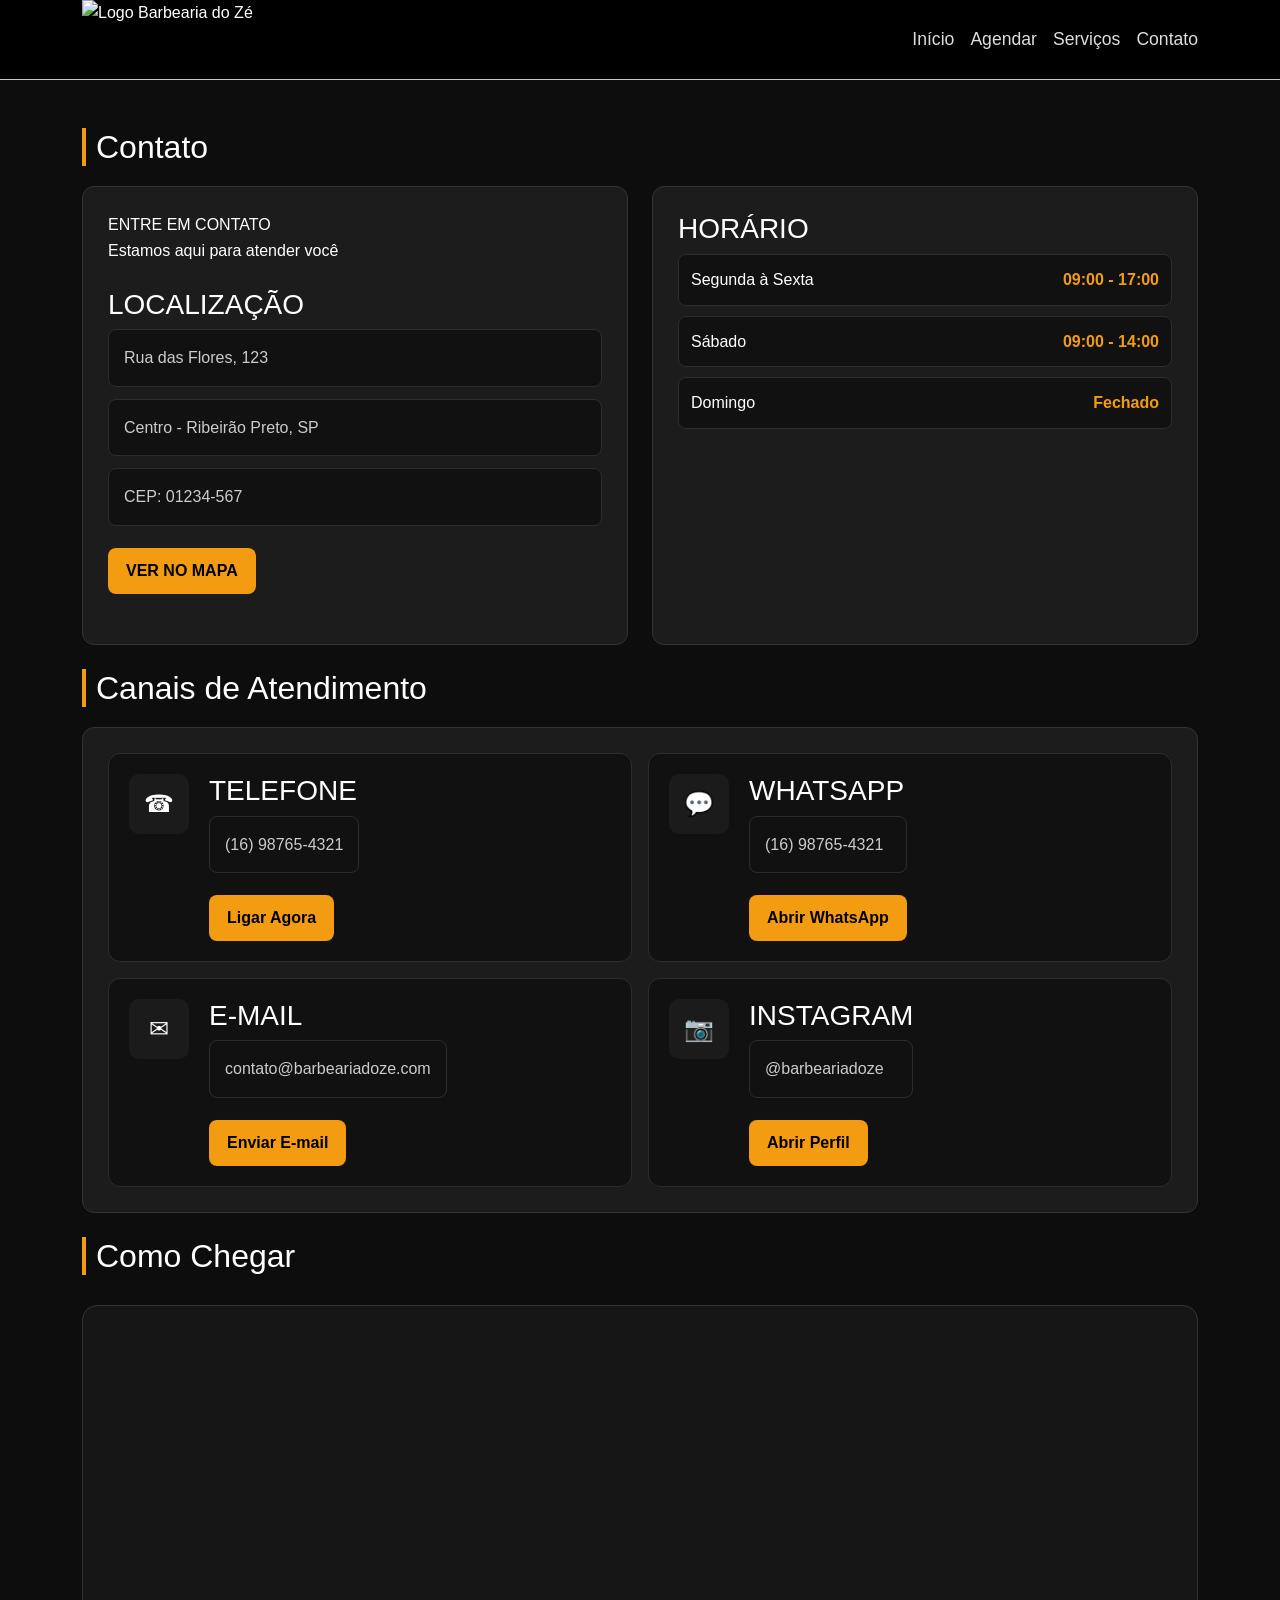
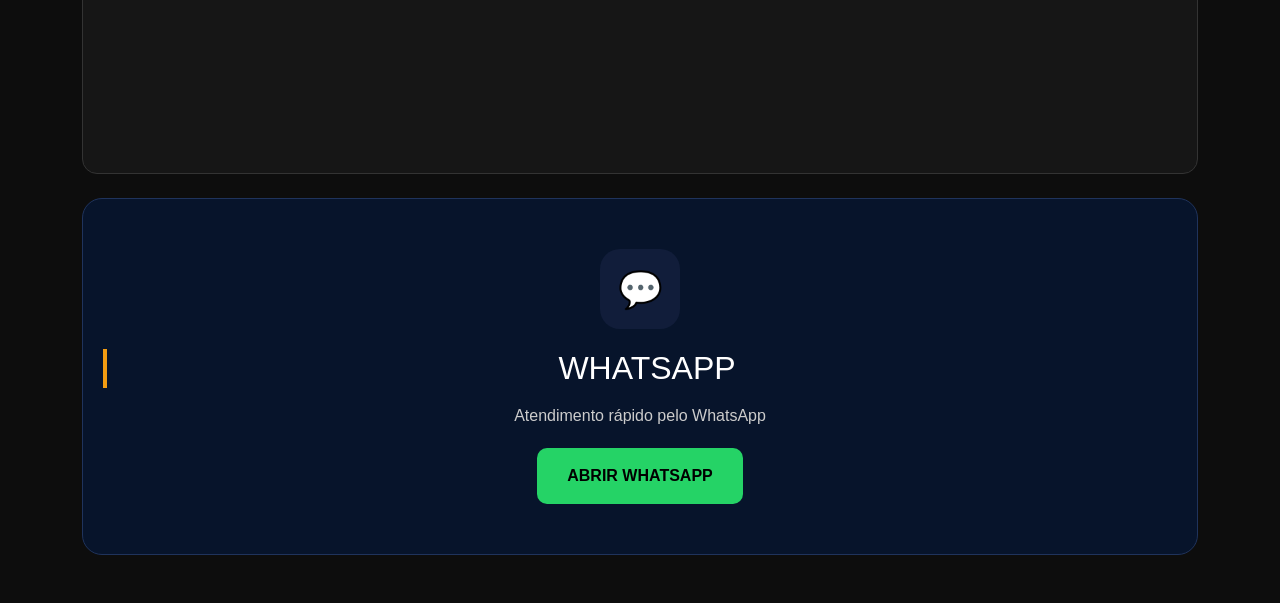
==== commit a28a9269: "adicionando a sidebar" ====
--- a/contato.html
+++ b/contato.html
@@ -8,15 +8,36 @@
     <title>Barbearia do Zé</title>
 </head>
 <body>
+<!-- Overlay -->
+<div class="sidebar-overlay" id="sidebarOverlay" onclick="closeSidebar()"></div>
+
+<!-- Sidebar -->
+<div class="sidebar" id="sidebar">
+  <div class="sidebar-header">
+    <div class="sidebar-logo">Barbearia <span>do Zé</span></div>
+    <button class="sidebar-close" onclick="closeSidebar()">✕</button>
+  </div>
+  <nav class="sidebar-nav">
+    <a href="#">Início</a>
+    <a href="#">Agendar</a>
+    <a href="servicos.html">Serviços</a>
+    <a href="contato.html">Contato</a>
+  </nav>
+  <div class="sidebar-footer">© 2026 Barbearia do Zé</div>
+</div>
+
 <header class="site-header py-3 border-bottom border-secondary-subtle bg-black">
-  <div class="container d-flex flex-column flex-lg-row justify-content-between align-items-center gap-3">
+  <div class="container d-flex justify-content-between align-items-center">
     <img src="logo.png" alt="Logo Barbearia do Zé" class="brand-logo">
-    <nav class="d-flex flex-wrap justify-content-center gap-3">
+    <nav class="desktop-nav d-none d-lg-flex gap-3">
       <a href="#">Início</a>
       <a href="#">Agendar</a>
       <a href="servicos.html">Serviços</a>
       <a href="contato.html">Contato</a>
     </nav>
+    <button class="hamburger" onclick="openSidebar()">
+      <span></span><span></span><span></span>
+    </button>
   </div>
 </header>
 
@@ -78,7 +99,7 @@
      </div>
   </div>
 
-  <h2 class="section-title">Localização</h2>
+  <h2 class="section-title">Como Chegar</h2>
   <div class="map-section">
     <iframe src="https://maps.google.com/maps?q=Rua%20das%20Flores%20123%20Ribeirao%20Preto%20SP&t=&z=17&ie=UTF8&iwloc=&output=embed" width="100%" height="400" style="border:0; border-radius:15px;"></iframe>
   </div>
@@ -90,5 +111,17 @@
     <a href="https://wa.me/5516987654321" target="_blank">ABRIR WHATSAPP</a>
   </div>
 </main>
+<script>
+function openSidebar() {
+  document.getElementById('sidebar').classList.add('open');
+  document.getElementById('sidebarOverlay').classList.add('active');
+  document.body.style.overflow = 'hidden';
+}
+function closeSidebar() {
+  document.getElementById('sidebar').classList.remove('open');
+  document.getElementById('sidebarOverlay').classList.remove('active');
+  document.body.style.overflow = '';
+}
+</script>
 </body>
 </html>
--- a/style.css
+++ b/style.css
@@ -211,7 +211,153 @@
     font-weight: 700;
 }
 
-/* SEÇÃO MAPA E RODAPÉ */
+/* RODAPÉ */
+footer {
+    padding: 25px;
+    text-align: center;
+    color: #aaa;
+}
+
+/* ==========================================
+   SIDEBAR / MENU LATERAL MOBILE
+   ========================================== */
+
+/* Botão hamburguer */
+.hamburger {
+    background: none;
+    border: none;
+    cursor: pointer;
+    display: flex;
+    flex-direction: column;
+    gap: 6px;
+    padding: 4px;
+}
+
+.hamburger span {
+    display: block;
+    width: 28px;
+    height: 2px;
+    background: #f39c12;
+    border-radius: 2px;
+    transition: 0.3s;
+}
+
+/* Sidebar */
+.sidebar {
+    position: fixed;
+    top: 0;
+    left: -100%;
+    width: 82%;
+    max-width: 300px;
+    height: 100%;
+    background: #0d0d0d !important;
+    color: #fff !important;
+    z-index: 9999;
+    padding: 0;
+    transition: left 0.35s cubic-bezier(0.4, 0, 0.2, 1);
+    box-shadow: 6px 0 30px rgba(0,0,0,0.5);
+    display: flex;
+    flex-direction: column;
+}
+
+.sidebar.open {
+    left: 0;
+}
+
+/* Topo da sidebar: logo + botão fechar */
+.sidebar-header {
+    display: flex;
+    justify-content: space-between;
+    align-items: center;
+    padding: 20px 20px 16px;
+    border-bottom: 2px solid #f39c12;
+}
+
+.sidebar-logo {
+    font-size: 1.1rem;
+    font-weight: 700;
+    color: #fff !important;
+    letter-spacing: 0.5px;
+}
+
+.sidebar-logo span {
+    color: #f39c12;
+}
+
+.sidebar-close {
+    background: #1c1c1c;
+    border: none;
+    width: 34px;
+    height: 34px;
+    border-radius: 50%;
+    font-size: 16px;
+    color: #fff !important;
+    cursor: pointer;
+    display: flex;
+    align-items: center;
+    justify-content: center;
+    transition: background 0.2s;
+    flex-shrink: 0;
+}
+
+.sidebar-close:hover {
+    background: #2a2a2a;
+}
+
+/* Links de navegação */
+.sidebar-nav {
+    flex: 1;
+    display: flex;
+    flex-direction: column;
+    padding: 10px 0;
+    overflow-y: auto;
+}
+
+.sidebar-nav a {
+    color: #fff !important;
+    text-decoration: none !important;
+    font-size: 1rem;
+    font-weight: 500;
+    padding: 16px 24px;
+    border-bottom: 1px solid #1e1e1e;
+    border-left: 3px solid transparent;
+    transition: border-color 0.2s, color 0.2s, background 0.2s;
+    display: flex;
+    align-items: center;
+}
+
+.sidebar-nav a::before {
+    display: none;
+}
+
+.sidebar-nav a:hover {
+    background: #161616 !important;
+    color: #f39c12 !important;
+    border-left-color: #f39c12;
+}
+
+/* Rodapé da sidebar */
+.sidebar-footer {
+    padding: 16px 24px;
+    border-top: 1px solid #1e1e1e;
+    font-size: 0.78rem;
+    color: #555 !important;
+    text-align: center;
+}
+
+/* Overlay escuro atrás da sidebar */
+.sidebar-overlay {
+    display: none;
+    position: fixed;
+    inset: 0;
+    background: rgba(0,0,0,0.6);
+    z-index: 9998;
+    backdrop-filter: blur(2px);
+}
+
+.sidebar-overlay.active {
+    display: block;
+}
 .map-section {
     background: #161616;
     border: 1px solid #333;
@@ -234,7 +380,19 @@
     color: #aaa;
 }
 
-/* RESPONSIVIDADE (MOBILE)*/
+/* Nav desktop — esconde em mobile */
+.desktop-nav {
+    display: none;
+}
+
+@media (min-width: 992px) {
+    .desktop-nav {
+        display: flex !important;
+    }
+    .hamburger {
+        display: none !important;
+    }
+}
 @media (max-width: 768px) {
     .service {
         flex-direction: column;
@@ -244,4 +402,103 @@
     .channel-box {
         flex-direction: column;
     }
+
+    /* Header */
+    .site-header {
+        height: auto;
+        flex-direction: column;
+        padding: 10px;
+        gap: 10px;
+    }
+
+    .brand-logo {
+        height: 60px;
+    }
+
+    .site-header nav {
+        flex-wrap: wrap;
+        justify-content: center;
+        gap: 12px;
+    }
+
+    .site-header nav a {
+        font-size: 0.95rem;
+    }
+
+    /* Títulos */
+    h2 {
+        font-size: 1.2rem;
+    }
+
+    /* Cards */
+    .card,
+    .contact-card {
+        padding: 16px;
+    }
+
+    /* Serviços */
+    .service {
+        gap: 10px;
+    }
+
+    .service-info h3 {
+        font-size: 1.1rem;
+    }
+
+    .price {
+        font-size: 18px;
+    }
+
+    /* Galeria */
+    .gallery img {
+        max-width: 100%;
+        margin: 5px 0;
+    }
+
+    /* Contato */
+    .contact-header {
+        margin-bottom: 16px;
+    }
+
+    .map-button,
+    .channel-button {
+        width: 100%;
+        text-align: center;
+        padding: 12px;
+    }
+
+    .hour-box {
+        flex-direction: column;
+        gap: 4px;
+    }
+
+    /* WhatsApp Section */
+    .whatsapp-section {
+        padding: 30px 15px;
+    }
+
+    .whatsapp-section h2 {
+        font-size: 22px;
+    }
+
+    .whatsapp-section a {
+        width: 100%;
+        text-align: center;
+        padding: 14px 20px;
+    }
+
+    /* Mapa */
+    .map-section {
+        padding: 15px;
+    }
+
+    .map-section iframe {
+        height: 250px;
+    }
+
+    /* Footer */
+    footer {
+        font-size: 0.85rem;
+        padding: 15px;
+    }
 }
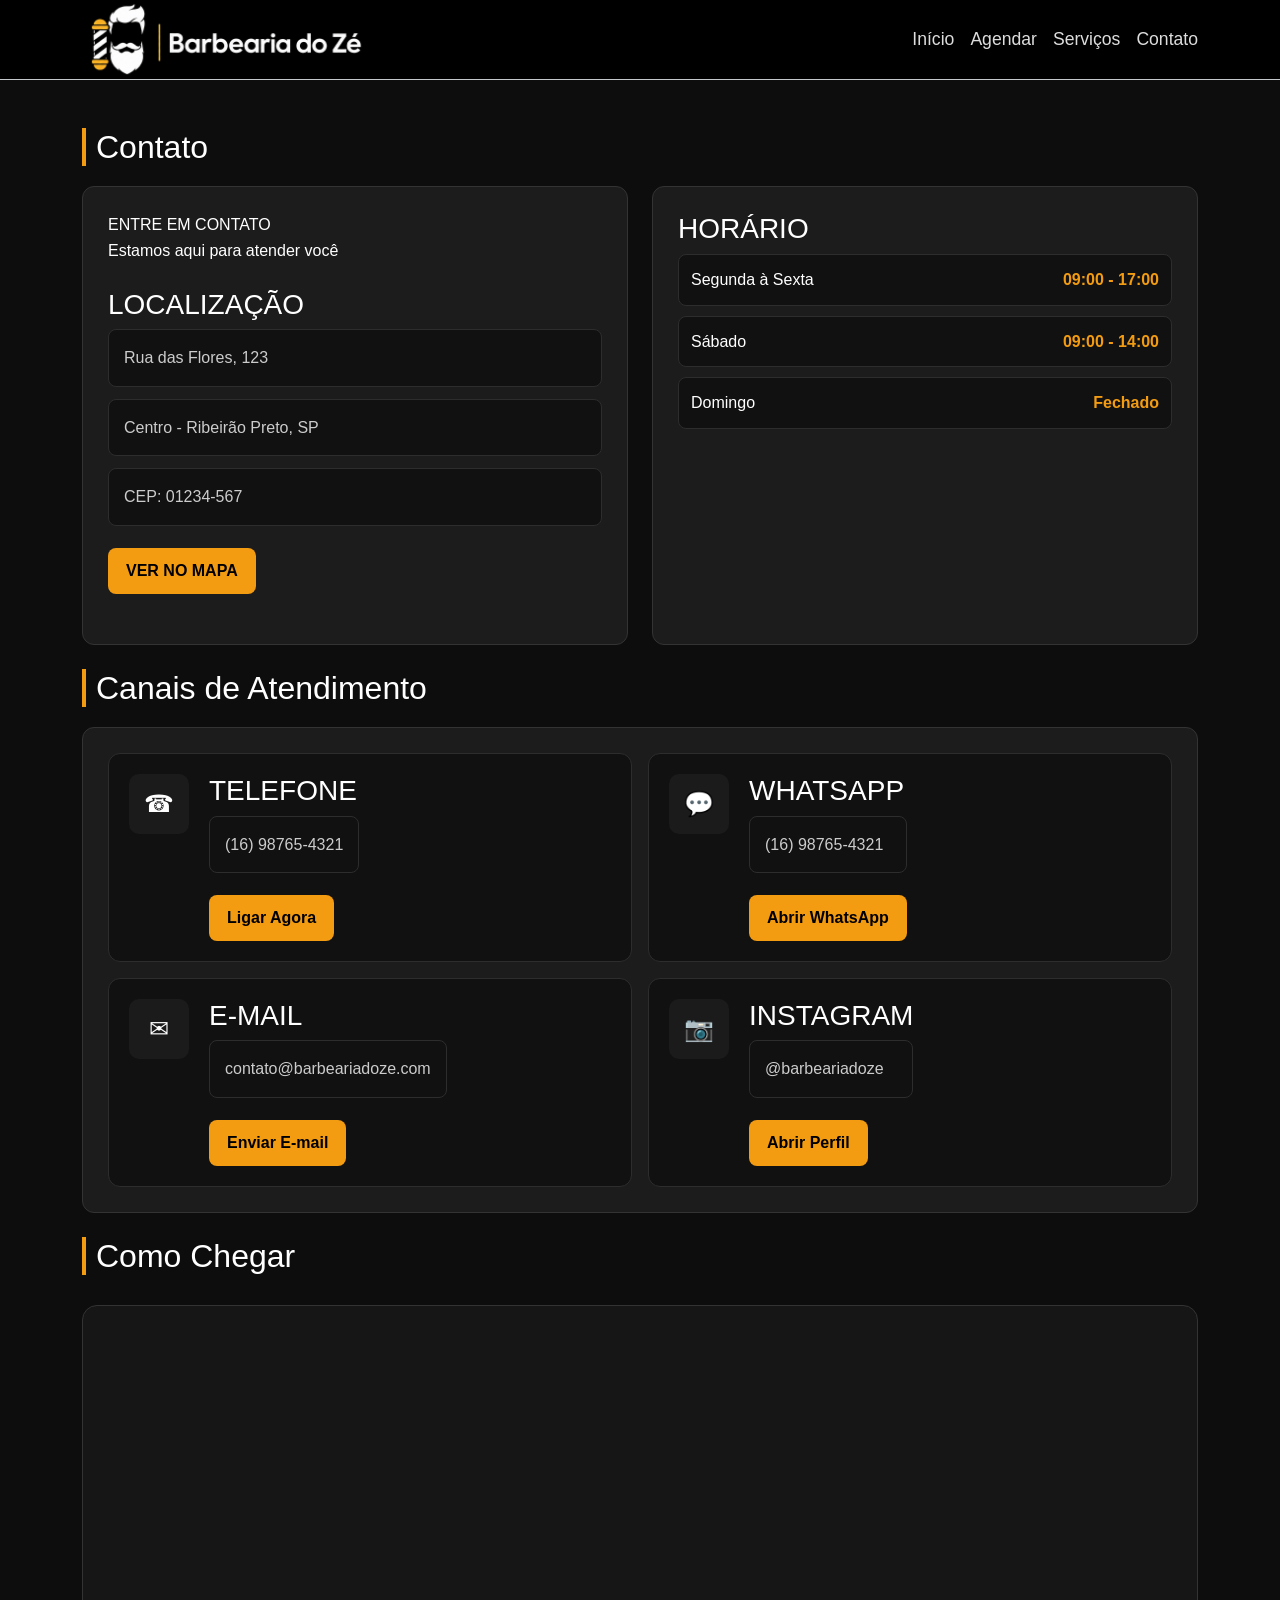
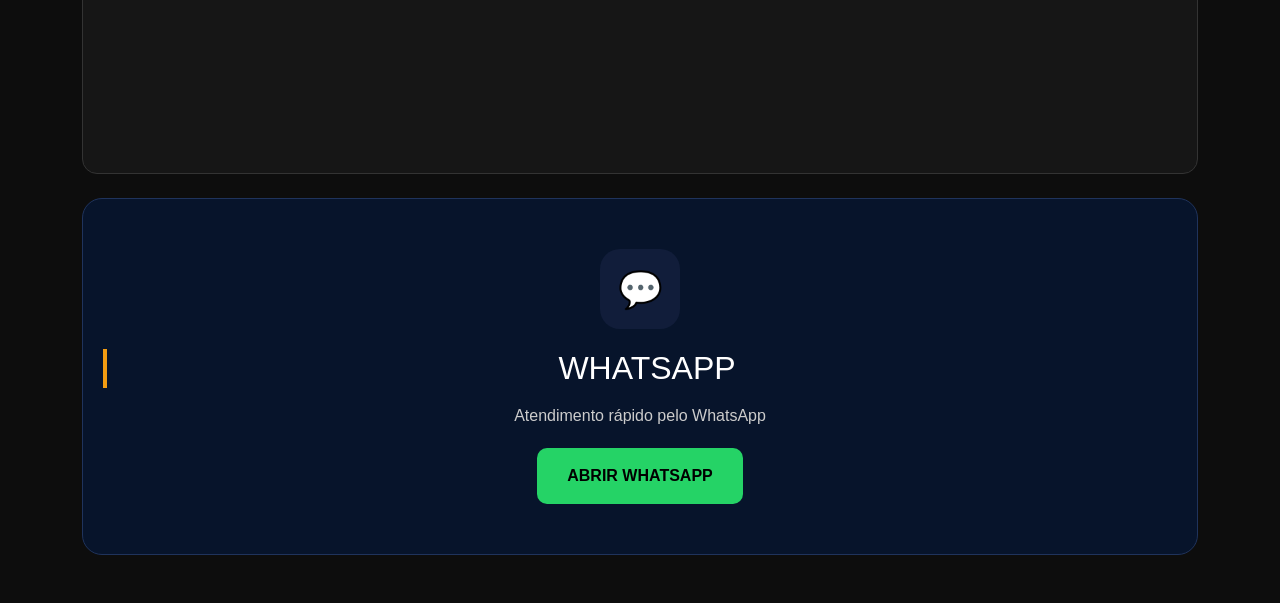
==== commit cab1072b: "Mudando o nome da Logo" ====
--- a/contato.html
+++ b/contato.html
@@ -28,7 +28,7 @@
 
 <header class="site-header py-3 border-bottom border-secondary-subtle bg-black">
   <div class="container d-flex justify-content-between align-items-center">
-    <img src="logo.png" alt="Logo Barbearia do Zé" class="brand-logo">
+    <img src="Logo.png" alt="Logo Barbearia do Zé" class="brand-logo">
     <nav class="desktop-nav d-none d-lg-flex gap-3">
       <a href="#">Início</a>
       <a href="#">Agendar</a>
